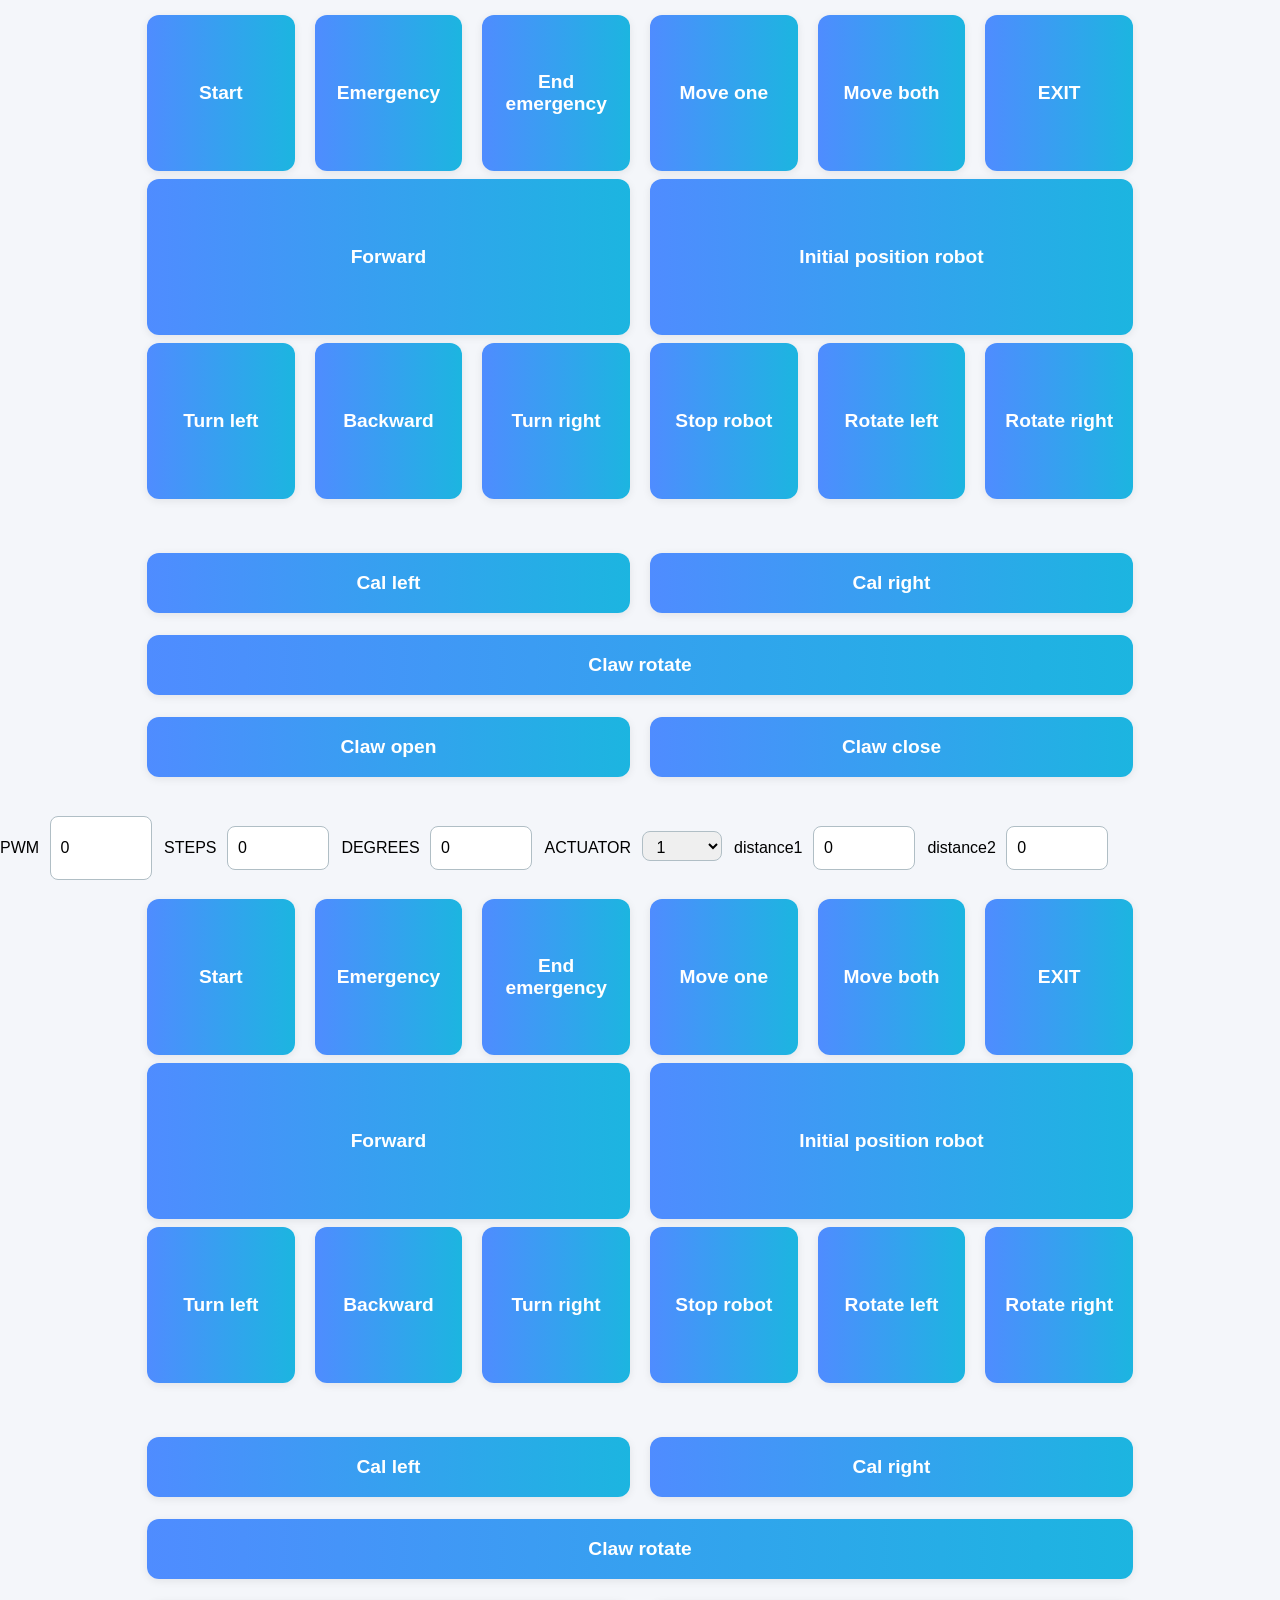
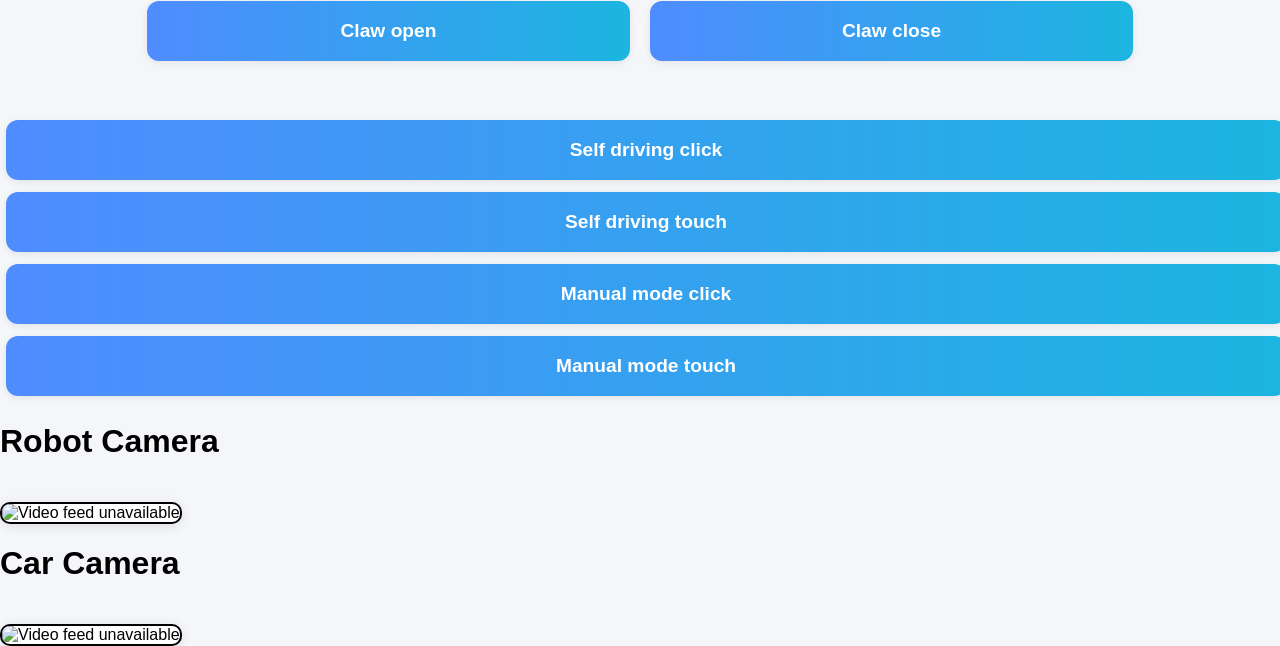
==== JetsonControl/server/index.html @ 1f9e0ff1 "init" ====
<!DOCTYPE html>
<html lang="en">
<head>
    <meta charset="UTF-8">
    <title>Car control</title>
    <link rel="stylesheet" href="style.css">
</head>
<body>
    <table width="1000px" height="500px">
        <tr style="height:33%;">
            <td style="display: flex;height:100%;">
                <button onclick="sendStart()" style="flex:1;" class="button">Start</button>
                <button onclick="sendEmergency()" style="flex:1;" class="button">Emergency</button>
                <button onclick="sendEndEmergency()" style="flex:1;" class="button">End emergency</button>

                <button onclick="moveOne()" style="flex:1;" class="button">Move one</button>
                <button onclick="moveBoth()" style="flex:1;" class="button">Move both</button>
                <button onclick="exit()" style="flex:1;" class="button">EXIT</button>
            </td>
        </tr>
        <tr style="height:33%;">
            <td style="display: flex;height:100%;">
                <button onmousedown="sendForward()" onmouseup="sendBreak()" style="flex:1;" class="button">Forward</button>
                
                <button onclick="initialPos()" style="flex:1;" class="button">Initial position robot</button>
            </td>
        </tr>
        <tr style="height:33%;">
            <td style="display: flex;height:100%;">
                <button onmousedown="sendTurnLeft()" onmouseup="sendBreak()" style="flex:1;" class="button">Turn left</button>
                <button onmousedown="sendBackward()" onmouseup="sendBreak()" style="flex:1;" class="button">Backward</button>
                <button onmousedown="sendTurnRight()" onmouseup="sendBreak()" style="flex:1;" class="button">Turn right</button>
                
                <button onclick="stopRobot()" style="flex:1;" class="button">Stop robot</button>
                <button onclick="rotateLeft()" style="flex:1;" class="button">Rotate left</button>
                <button onclick="rotateRight()" style="flex:1;" class="button">Rotate right</button>
            </td>
        </tr>
    </table>

    <br/>
    <table width="1000px" height="200px">
        <tr style="height:33%;">
            <td style="display: flex;height:100%;">
                <button onclick="calLeft()" style="flex:1;" class="button">Cal left</button>
                <button onclick="calRight()" style="flex:1;" class="button">Cal right</button>
            </td>
        </tr>
        <tr style="height:33%;">
            <td style="display: flex;height:100%;">
                <button onclick="clawRotate()" style="flex:1;" class="button">Claw rotate</button>
            </td>
        </tr>
        <tr style="height:33%;">
            <td style="display: flex;height:100%;">
                <button onclick="clawOpen()" style="flex:1;" class="button">Claw open</button>
                <button onclick="clawClose()" style="flex:1;" class="button">Claw close</button>
            </td>
        </tr>
    </table>

    <label for="pwmValue">PWM</label>
    <input type="number" id="pwm" name="pwm" min="0" max="255" value="0" style="height:50px;"> 

    <label for="stepsValue">STEPS</label>
    <input type="number" id="steps" name="steps" min="0" max="255" value="0" style="height:30px;"> 

    <label for="degrees">DEGREES</label>
    <input type="number" id="degrees" name="degrees" min="0" max="255" value="0" style="height:30px;"> 
    
    <label for="actuator">ACTUATOR</label>
    <select id="actuator" name="actuator" style="height:30px;">
        <option value="1">1</option>
        <option value="2">2</option>
    </select>
    
    <label for="distancevalue1">distance1</label>
    <input type="number" id="distance1" name="distance" min="0" max="255" value="0" style="height:30px;"> 

    <label for="distancevalue2">distance2</label>
    <input type="number" id="distance2" name="distance" min="0" max="255" value="0" style="height:30px;"> 

    <table width="1000px" height="500px">
        <tr style="height:33%;">
            <td style="display: flex;height:100%;">
                <button ontouchstart = "sendStart()" style="flex:1;" class="button">Start</button>
                <button ontouchstart = "sendEmergency()" style="flex:1;" class="button">Emergency</button>
                <button ontouchstart = "sendEndEmergency()" style="flex:1;" class="button">End emergency</button>

                <button ontouchstart = "moveOne()" style="flex:1;" class="button">Move one</button>
                <button ontouchstart = "moveBoth()" style="flex:1;" class="button">Move both</button>
                <button ontouchstart = "exit()" style="flex:1;" class="button">EXIT</button>
            </td>
        </tr>
        <tr style="height:33%;">
            <td style="display: flex;height:100%;">
                <button ontouchstart = "sendForward()" ontouchend ="sendBreak()" style="flex:1;" class="button">Forward</button>
                
                <button ontouchstart = "initialPos()" style="flex:1;" class="button">Initial position robot</button>
            </td>
        </tr>
        <tr style="height:33%;">
            <td style="display: flex;height:100%;">
                <button ontouchstart = "sendTurnLeft()" ontouchend ="sendBreak()" style="flex:1;" class="button">Turn left</button>
                <button ontouchstart = "sendBackward()" ontouchend ="sendBreak()" style="flex:1;" class="button">Backward</button>
                <button ontouchstart = "sendTurnRight()" ontouchend ="sendBreak()" style="flex:1;" class="button">Turn right</button>
                
                <button ontouchstart = "stopRobot()" style="flex:1;" class="button">Stop robot</button>
                <button ontouchstart = "rotateLeft()" style="flex:1;" class="button">Rotate left</button>
                <button ontouchstart = "rotateRight()" style="flex:1;" class="button">Rotate right</button>
            </td>
        </tr>
    </table>

    <br/>

    <table width="1000px" height="200px">
        <tr style="height:33%;">
            <td style="display: flex;height:100%;">
                <button ontouchstart = "calLeft()" style="flex:1;" class="button">Cal left</button>
                <button ontouchstart = "calRight()" style="flex:1;" class="button">Cal right</button>
            </td>
        </tr>
        <tr style="height:33%;">
            <td style="display: flex;height:100%;">
                <button ontouchstart = "clawRotate()" style="flex:1;" class="button">Claw rotate</button>
            </td>
        </tr>
        <tr style="height:33%;">
            <td style="display: flex;height:100%;">
                <button ontouchstart = "clawOpen()" style="flex:1;" class="button">Claw open</button>
                <button ontouchstart = "clawClose()" style="flex:1;" class="button">Claw close</button>
            </td>
        </tr>
    </table>

    <br/>


    <button onclick="selfDriving()" style="flex:1;" class="button">Self driving click</button> 
    <button ontouchstart ="selfDriving()" style="flex:1;" class="button">Self driving touch</button>
    <br/>
    <button onclick="manualMode()" style="flex:1;" class="button">Manual mode click</button> 
    <button ontouchstart ="manualMode()" style="flex:1;" class="button">Manual mode touch</button>

    <!-- <script type="text/javascript" src="https://www.gstatic.com/charts/loader.js"></script>  
    <script>
        google.charts.load('current', {'packages':['corechart']});
        google.charts.setOnLoadCallback(drawChart);

        var time = 0;
        var data = [['Time', 'TargetVelocity', 'Actual Velocity'],
            [0, 0, 0]];
        const MAX_DATA_POINTS = 50;
        const TIME_INTERVAL = 50;
        /*setInterval(async function(){
            time = time + TIME_INTERVAL;
            var host = window.location.host;
            response = await fetch("http://" + host + '/wheelSpeeds', {method: "POST"});
            print(JSON.parse(response.body));
            data.push([time/1000, Math.random() * 10, 10]);
            if(data.length > MAX_DATA_POINTS+1)
            {
                data.splice(1, 1);
            }
            drawChart();
        }, TIME_INTERVAL);*/

        function drawChart() {
            var table = google.visualization.arrayToDataTable(data);

            var options = {
                title: 'Company Performance',
                curveType: 'function',
                legend: { position: 'bottom' }
            };

            var chart = new google.visualization.LineChart(document.getElementById('chart_div'));

            chart.draw(table, options);
        }
    </script>
    <div id="chart_div"></div> -->

    <h1>Robot Camera</h1>
    <img id="videoStream1" alt="Video feed unavailable" style="width:50%; height:auto; border: 2px solid #000; margin-top: 20px;">
    <script type="text/javascript">
        var host = window.location.hostname;
        var videoStreamUrl = "http://" + host + ":8081/video_feed";
        document.getElementById("videoStream1").src = videoStreamUrl;
    </script>


    <h1>Car Camera</h1>
    <img id="videoStream2" alt="Video feed unavailable" style="width:50%; height:auto; border: 2px solid #000; margin-top: 20px;">
    <script type="text/javascript">
        var host = window.location.hostname;
        var videoStreamUrl = "http://" + host + ":8082/video_feed";
        document.getElementById("videoStream2").src = videoStreamUrl;
    </script>

</body>

<script src="commands.js"></script>
</html>
---- JetsonControl/server/style.css ----
body {
    font-family: 'Segoe UI', Arial, sans-serif;
    background: #f4f6fa;
    margin: 0;
    padding: 0;
}

.button {
    width: 100%;
    height: 100%;
    min-height: 60px;
    font-size: 1.2rem;
    font-weight: 600;
    border: none;
    border-radius: 12px;
    margin: 6px;
    background: linear-gradient(90deg, #4f8cff 0%, #1cb5e0 100%);
    color: #fff;
    box-shadow: 0 2px 8px rgba(0,0,0,0.08);
    transition: background 0.2s, transform 0.1s, box-shadow 0.2s;
    cursor: pointer;
}
.button:hover, .button:focus {
    background: linear-gradient(90deg, #1cb5e0 0%, #4f8cff 100%);
    transform: translateY(-2px) scale(1.03);
    box-shadow: 0 4px 16px rgba(0,0,0,0.12);
}
.button:active {
    background: #1976d2;
    transform: scale(0.98);
}

/* Responsive table layout */
table {
    width: 100%;
    max-width: 1000px;
    margin: 0 auto 20px auto;
    border-collapse: separate;
    border-spacing: 0 8px;
}
tr td {
    display: flex;
    gap: 8px;
}

@media (max-width: 700px) {
    .button {
        font-size: 1rem;
        min-height: 44px;
    }
    table {
        max-width: 98vw;
    }
}

input[type="number"], select {
    font-size: 1rem;
    padding: 6px 10px;
    border-radius: 8px;
    border: 1px solid #b0bec5;
    margin: 4px 8px 4px 0;
    width: 80px;
}
label {
    font-weight: 500;
    margin-right: 6px;
}

img {
    border-radius: 10px;
    box-shadow: 0 2px 12px rgba(0,0,0,0.10);
    background: #fff;
}
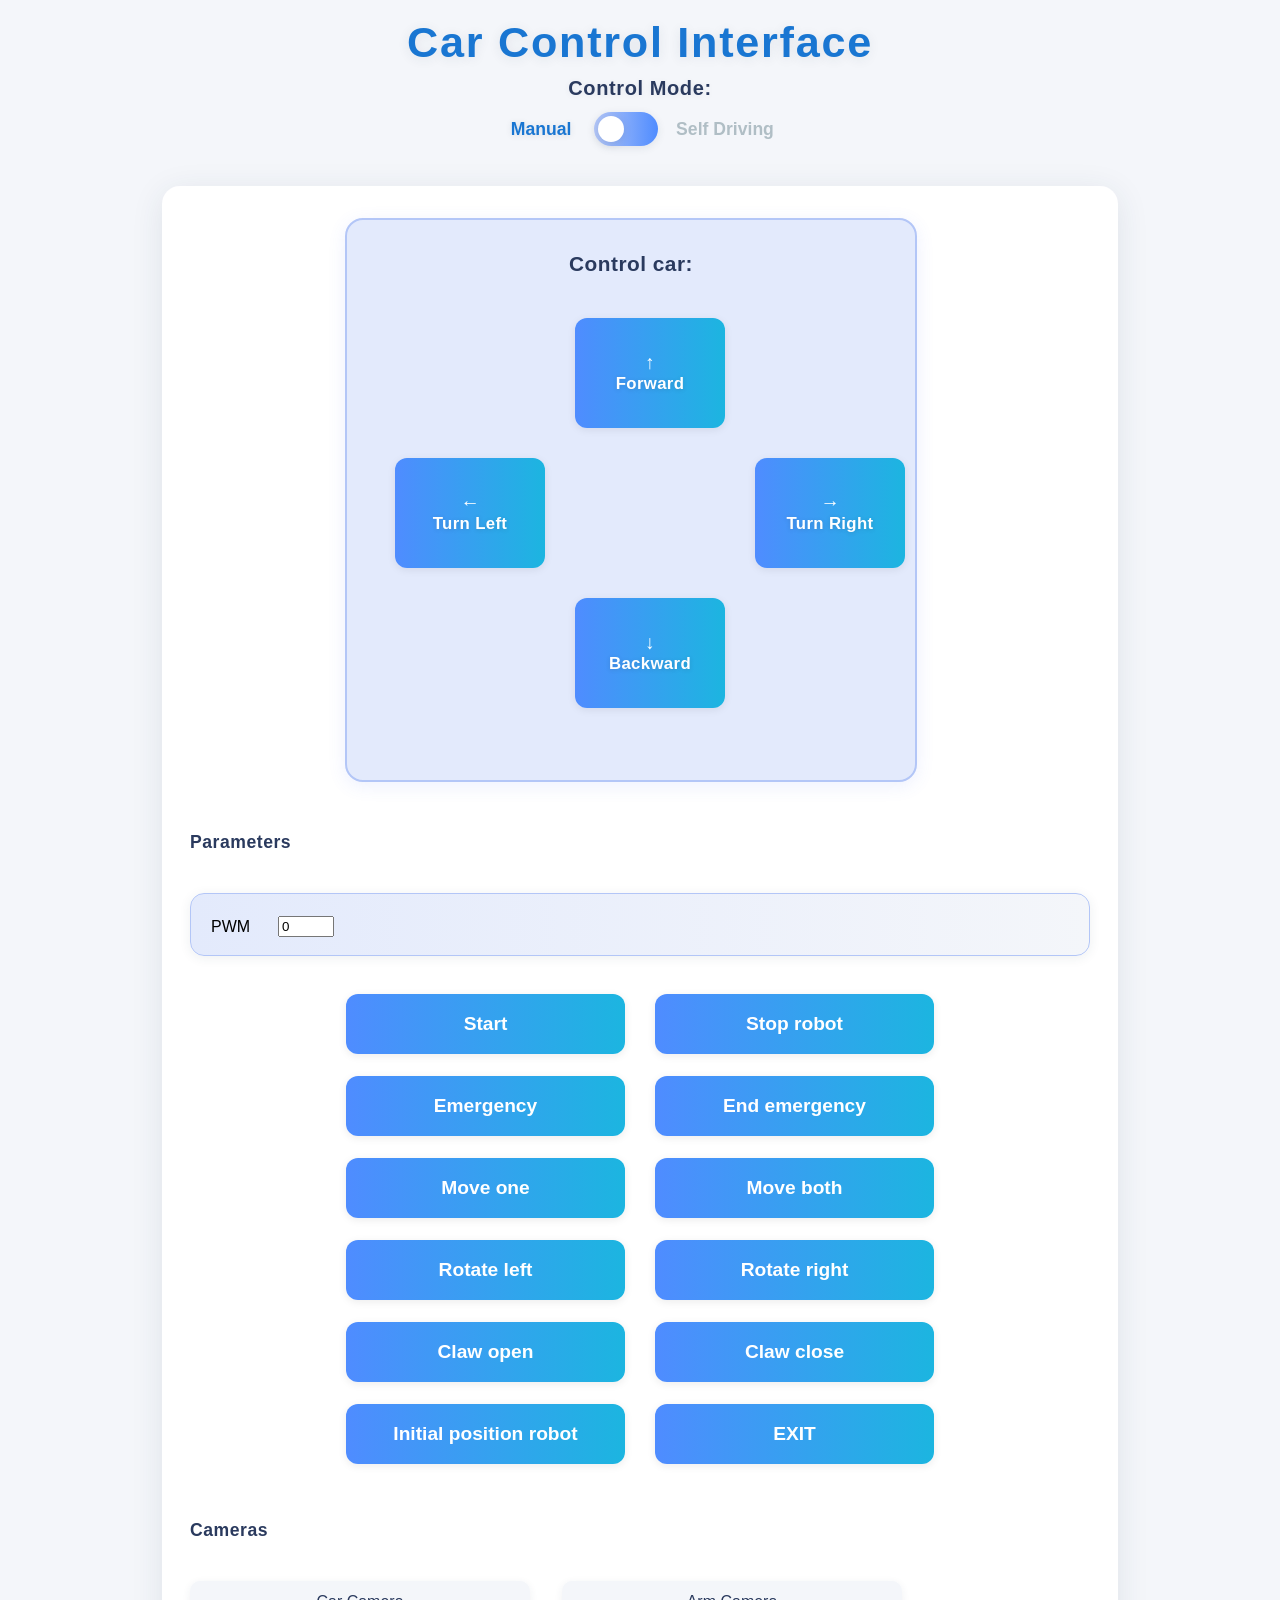
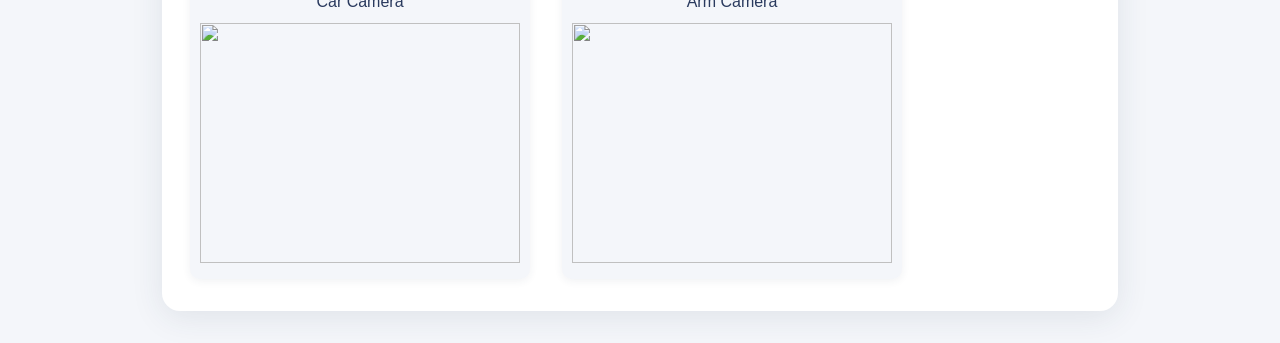
==== commit c020dacd: "upd" ====
--- a/JetsonControl/server/index.html
+++ b/JetsonControl/server/index.html
@@ -5,201 +5,140 @@
     <title>Car control</title>
     <link rel="stylesheet" href="style.css">
 </head>
+
 <body>
-    <table width="1000px" height="500px">
-        <tr style="height:33%;">
-            <td style="display: flex;height:100%;">
-                <button onclick="sendStart()" style="flex:1;" class="button">Start</button>
-                <button onclick="sendEmergency()" style="flex:1;" class="button">Emergency</button>
-                <button onclick="sendEndEmergency()" style="flex:1;" class="button">End emergency</button>
+    <div class="Title">
+        <h1>Car Control Interface</h1>
+    </div>
 
-                <button onclick="moveOne()" style="flex:1;" class="button">Move one</button>
-                <button onclick="moveBoth()" style="flex:1;" class="button">Move both</button>
-                <button onclick="exit()" style="flex:1;" class="button">EXIT</button>
-            </td>
-        </tr>
-        <tr style="height:33%;">
-            <td style="display: flex;height:100%;">
-                <button onmousedown="sendForward()" onmouseup="sendBreak()" style="flex:1;" class="button">Forward</button>
-                
-                <button onclick="initialPos()" style="flex:1;" class="button">Initial position robot</button>
-            </td>
-        </tr>
-        <tr style="height:33%;">
-            <td style="display: flex;height:100%;">
-                <button onmousedown="sendTurnLeft()" onmouseup="sendBreak()" style="flex:1;" class="button">Turn left</button>
-                <button onmousedown="sendBackward()" onmouseup="sendBreak()" style="flex:1;" class="button">Backward</button>
-                <button onmousedown="sendTurnRight()" onmouseup="sendBreak()" style="flex:1;" class="button">Turn right</button>
-                
-                <button onclick="stopRobot()" style="flex:1;" class="button">Stop robot</button>
-                <button onclick="rotateLeft()" style="flex:1;" class="button">Rotate left</button>
-                <button onclick="rotateRight()" style="flex:1;" class="button">Rotate right</button>
-            </td>
-        </tr>
-    </table>
-
-    <br/>
-    <table width="1000px" height="200px">
-        <tr style="height:33%;">
-            <td style="display: flex;height:100%;">
-                <button onclick="calLeft()" style="flex:1;" class="button">Cal left</button>
-                <button onclick="calRight()" style="flex:1;" class="button">Cal right</button>
-            </td>
-        </tr>
-        <tr style="height:33%;">
-            <td style="display: flex;height:100%;">
-                <button onclick="clawRotate()" style="flex:1;" class="button">Claw rotate</button>
-            </td>
-        </tr>
-        <tr style="height:33%;">
-            <td style="display: flex;height:100%;">
-                <button onclick="clawOpen()" style="flex:1;" class="button">Claw open</button>
-                <button onclick="clawClose()" style="flex:1;" class="button">Claw close</button>
-            </td>
-        </tr>
-    </table>
-
-    <label for="pwmValue">PWM</label>
-    <input type="number" id="pwm" name="pwm" min="0" max="255" value="0" style="height:50px;"> 
-
-    <label for="stepsValue">STEPS</label>
-    <input type="number" id="steps" name="steps" min="0" max="255" value="0" style="height:30px;"> 
-
-    <label for="degrees">DEGREES</label>
-    <input type="number" id="degrees" name="degrees" min="0" max="255" value="0" style="height:30px;"> 
-    
-    <label for="actuator">ACTUATOR</label>
-    <select id="actuator" name="actuator" style="height:30px;">
-        <option value="1">1</option>
-        <option value="2">2</option>
-    </select>
-    
-    <label for="distancevalue1">distance1</label>
-    <input type="number" id="distance1" name="distance" min="0" max="255" value="0" style="height:30px;"> 
-
-    <label for="distancevalue2">distance2</label>
-    <input type="number" id="distance2" name="distance" min="0" max="255" value="0" style="height:30px;"> 
-
-    <table width="1000px" height="500px">
-        <tr style="height:33%;">
-            <td style="display: flex;height:100%;">
-                <button ontouchstart = "sendStart()" style="flex:1;" class="button">Start</button>
-                <button ontouchstart = "sendEmergency()" style="flex:1;" class="button">Emergency</button>
-                <button ontouchstart = "sendEndEmergency()" style="flex:1;" class="button">End emergency</button>
-
-                <button ontouchstart = "moveOne()" style="flex:1;" class="button">Move one</button>
-                <button ontouchstart = "moveBoth()" style="flex:1;" class="button">Move both</button>
-                <button ontouchstart = "exit()" style="flex:1;" class="button">EXIT</button>
-            </td>
-        </tr>
-        <tr style="height:33%;">
-            <td style="display: flex;height:100%;">
-                <button ontouchstart = "sendForward()" ontouchend ="sendBreak()" style="flex:1;" class="button">Forward</button>
-                
-                <button ontouchstart = "initialPos()" style="flex:1;" class="button">Initial position robot</button>
-            </td>
-        </tr>
-        <tr style="height:33%;">
-            <td style="display: flex;height:100%;">
-                <button ontouchstart = "sendTurnLeft()" ontouchend ="sendBreak()" style="flex:1;" class="button">Turn left</button>
-                <button ontouchstart = "sendBackward()" ontouchend ="sendBreak()" style="flex:1;" class="button">Backward</button>
-                <button ontouchstart = "sendTurnRight()" ontouchend ="sendBreak()" style="flex:1;" class="button">Turn right</button>
-                
-                <button ontouchstart = "stopRobot()" style="flex:1;" class="button">Stop robot</button>
-                <button ontouchstart = "rotateLeft()" style="flex:1;" class="button">Rotate left</button>
-                <button ontouchstart = "rotateRight()" style="flex:1;" class="button">Rotate right</button>
-            </td>
-        </tr>
-    </table>
-
-    <br/>
-
-    <table width="1000px" height="200px">
-        <tr style="height:33%;">
-            <td style="display: flex;height:100%;">
-                <button ontouchstart = "calLeft()" style="flex:1;" class="button">Cal left</button>
-                <button ontouchstart = "calRight()" style="flex:1;" class="button">Cal right</button>
-            </td>
-        </tr>
-        <tr style="height:33%;">
-            <td style="display: flex;height:100%;">
-                <button ontouchstart = "clawRotate()" style="flex:1;" class="button">Claw rotate</button>
-            </td>
-        </tr>
-        <tr style="height:33%;">
-            <td style="display: flex;height:100%;">
-                <button ontouchstart = "clawOpen()" style="flex:1;" class="button">Claw open</button>
-                <button ontouchstart = "clawClose()" style="flex:1;" class="button">Claw close</button>
-            </td>
-        </tr>
-    </table>
-
-    <br/>
+    <div class="control-mode">
+        <div class="mode-title">Control Mode:</div>
+        <div class="slider-container">
+            <span id="manual-label" class="slider-label slider-label-active">Manual</span>
+            <label class="switch">
+                <input type="checkbox" id="modeSlider" onchange="toggleMode()">
+                <span class="slider round"></span>
+            </label>
+            <span id="self-label" class="slider-label">Self Driving</span>
+        </div>
+    </div>
 
 
-    <button onclick="selfDriving()" style="flex:1;" class="button">Self driving click</button> 
-    <button ontouchstart ="selfDriving()" style="flex:1;" class="button">Self driving touch</button>
-    <br/>
-    <button onclick="manualMode()" style="flex:1;" class="button">Manual mode click</button> 
-    <button ontouchstart ="manualMode()" style="flex:1;" class="button">Manual mode touch</button>
+    <div class="main-container">
+        <div class="dpad-fullwidth">
+            <div class="dpad-container dpad-center">
+                <div class="dpad-title">Control car:</div>
+                <table class="dpad-table">
+                    <tr>
+                        <td></td>
+                        <td style="text-align: center;">
+                            <button onmousedown="sendForward()" onmouseup="sendBreak()" class="button dpad-btn">&#8593;<div class="dpad-label">Forward</div></button>
+                        </td>
+                        <td></td>
+                    </tr>
+                    <tr>
+                        <td style="text-align: center;">
+                            <button onmousedown="sendTurnLeft()" onmouseup="sendBreak()" class="button dpad-btn">&#8592;<div class="dpad-label">Turn Left</div></button>
+                        </td>
+                        <td></td>
+                        <td style="text-align: center;">
+                            <button onmousedown="sendTurnRight()" onmouseup="sendBreak()" class="button dpad-btn">&#8594;<div class="dpad-label">Turn Right</div></button>
+                        </td>
+                    </tr>
+                    <tr>
+                        <td></td>
+                        <td style="text-align: center;">
+                            <button onmousedown="sendBackward()" onmouseup="sendBreak()" class="button dpad-btn">&#8595;<div class="dpad-label">Backward</div></button>
+                        </td>
+                        <td></td>
+                    </tr>
+                </table>
+            </div>
+        </div>
 
-    <!-- <script type="text/javascript" src="https://www.gstatic.com/charts/loader.js"></script>  
-    <script>
-        google.charts.load('current', {'packages':['corechart']});
-        google.charts.setOnLoadCallback(drawChart);
-
-        var time = 0;
-        var data = [['Time', 'TargetVelocity', 'Actual Velocity'],
-            [0, 0, 0]];
-        const MAX_DATA_POINTS = 50;
-        const TIME_INTERVAL = 50;
-        /*setInterval(async function(){
-            time = time + TIME_INTERVAL;
-            var host = window.location.host;
-            response = await fetch("http://" + host + '/wheelSpeeds', {method: "POST"});
-            print(JSON.parse(response.body));
-            data.push([time/1000, Math.random() * 10, 10]);
-            if(data.length > MAX_DATA_POINTS+1)
-            {
-                data.splice(1, 1);
-            }
-            drawChart();
-        }, TIME_INTERVAL);*/
-
-        function drawChart() {
-            var table = google.visualization.arrayToDataTable(data);
-
-            var options = {
-                title: 'Company Performance',
-                curveType: 'function',
-                legend: { position: 'bottom' }
-            };
-
-            var chart = new google.visualization.LineChart(document.getElementById('chart_div'));
-
-            chart.draw(table, options);
-        }
-    </script>
-    <div id="chart_div"></div> -->
-
-    <h1>Robot Camera</h1>
-    <img id="videoStream1" alt="Video feed unavailable" style="width:50%; height:auto; border: 2px solid #000; margin-top: 20px;">
-    <script type="text/javascript">
-        var host = window.location.hostname;
-        var videoStreamUrl = "http://" + host + ":8081/video_feed";
-        document.getElementById("videoStream1").src = videoStreamUrl;
-    </script>
-
-
-    <h1>Car Camera</h1>
-    <img id="videoStream2" alt="Video feed unavailable" style="width:50%; height:auto; border: 2px solid #000; margin-top: 20px;">
-    <script type="text/javascript">
-        var host = window.location.hostname;
-        var videoStreamUrl = "http://" + host + ":8082/video_feed";
-        document.getElementById("videoStream2").src = videoStreamUrl;
-    </script>
-
+        <div class="section-title">Parameters</div>
+        <div class="input-fields">
+            <label for="pwmValue">PWM</label>
+            <input type="number" id="pwm" name="pwm" min="0" max="255" value="0" class="input-pwm"> 
+            <!--<label for="stepsValue">STEPS</label>
+            <input type="number" id="steps" name="steps" min="0" max="255" value="0" class="input-steps"> 
+            <label for="degrees">DEGREES</label>
+            <input type="number" id="degrees" name="degrees" min="0" max="255" value="0" class="input-degrees"> 
+            <label for="actuator">ACTUATOR</label>
+            <select id="actuator" name="actuator" class="input-actuator">
+                <option value="1">1</option>
+                <option value="2">2</option>
+            </select>
+            <label for="distancevalue1">distance1</label>
+            <input type="number" id="distance1" name="distance" min="0" max="255" value="0" class="input-distance"> 
+            <label for="distancevalue2">distance2</label>
+            <input type="number" id="distance2" name="distance" min="0" max="255" value="0" class="input-distance"> -->
+        </div>
+        
+        <div class="main-controls-group">
+            <div class="main-controls-row">
+                <button onclick="sendStart()" class="button flex1">Start</button>
+                <button onclick="stopRobot()" class="button flex1">Stop robot</button>
+            </div>
+            <div class="main-controls-row">
+                <button onclick="sendEmergency()" class="button flex1">Emergency</button>
+                <button onclick="sendEndEmergency()" class="button flex1">End emergency</button>
+            </div>
+            <div class="main-controls-row">
+                <button onclick="moveOne()" class="button flex1">Move one</button>
+                <button onclick="moveBoth()" class="button flex1">Move both</button>
+            </div>
+            <div class="main-controls-row">
+                <button onclick="rotateLeft()" class="button flex1">Rotate left</button>
+                <button onclick="rotateRight()" class="button flex1">Rotate right</button>
+            </div>
+            <div class="main-controls-row">
+                <button onclick="clawOpen()" class="button flex1">Claw open</button>
+             <button onclick="clawClose()" class="button flex1">Claw close</button>
+            </div>
+            <div class="main-controls-row">
+                <button onclick="initialPos()" class="button flex1">Initial position robot</button>
+                <button onclick="exit()" class="button flex1">EXIT</button>
+            </div>
+        </div>
+        
+        <div class="section-title">Cameras</div>
+        <div class="camera-section">
+            <div class="camera-block">
+                <div class="camera-title">Car Camera</div>
+                <img src="/car_camera_feed" width="320" height="240">
+            </div>
+            <div class="camera-block">
+                <div class="camera-title">Arm Camera</div>
+                <img src="/arm_camera_feed" width="320" height="240">
+            </div>
+        </div>
+    </div>
 </body>
 
 <script src="commands.js"></script>
+<script>
+// Slider mode logic
+function toggleMode() {
+    const slider = document.getElementById('modeSlider');
+    const manualLabel = document.getElementById('manual-label');
+    const selfLabel = document.getElementById('self-label');
+    if (slider.checked) {
+        setMode('self_driving');
+        selfDriving();
+        manualLabel.classList.remove('slider-label-active');
+        selfLabel.classList.add('slider-label-active');
+    } else {
+        setMode('manual');
+        manualMode();
+        selfLabel.classList.remove('slider-label-active');
+        manualLabel.classList.add('slider-label-active');
+    }
+}
+window.onload = function() {
+    document.getElementById('modeSlider').checked = false;
+    document.getElementById('manual-label').classList.add('slider-label-active');
+    document.getElementById('self-label').classList.remove('slider-label-active');
+};
+</script>
 </html>
--- a/JetsonControl/server/style.css
+++ b/JetsonControl/server/style.css
@@ -1,3 +1,267 @@
+.Title h1 {
+    font-size: 2.7rem;
+    font-weight: 800;
+    color: #1976d2;
+    letter-spacing: 0.04em;
+    margin-bottom: 10px;
+    margin-top: 18px;
+    text-align: center;
+    text-shadow: 0 2px 12px rgba(44,62,80,0.10);
+}
+
+.mode-title {
+    font-size: 1.25rem;
+    font-weight: 700;
+    color: #2a3a5e;
+    letter-spacing: 0.03em;
+    margin-bottom: 4px;
+    text-align: center;
+    text-shadow: 0 1px 6px rgba(44,62,80,0.07);
+}
+
+.control-mode {
+    display: flex;
+    flex-direction: column;
+    align-items: center;
+    margin-bottom: 24px;
+}
+.slider-container {
+    display: flex;
+    align-items: center;
+    gap: 18px;
+    margin-top: 8px;
+    margin-bottom: 8px;
+}
+.slider-label {
+    font-size: 1.1rem;
+    font-weight: 600;
+    color: #b0bec5;
+    transition: color 0.2s;
+    min-width: 70px;
+    text-align: center;
+}
+.slider-label-active {
+    color: #1976d2;
+    text-shadow: 0 1px 6px rgba(44, 62, 80, 0.13);
+}
+.switch {
+    position: relative;
+    display: inline-block;
+    width: 64px;
+    height: 34px;
+}
+.switch input {
+    opacity: 0;
+    width: 0;
+    height: 0;
+}
+.slider {
+    position: absolute;
+    cursor: pointer;
+    top: 0;
+    left: 0;
+    right: 0;
+    bottom: 0;
+    background: linear-gradient(90deg, #b3c6f7 0%, #4f8cff 100%);
+    -webkit-transition: .4s;
+    transition: .4s;
+    border-radius: 34px;
+    box-shadow: 0 2px 8px rgba(44,62,80,0.10);
+}
+.slider:before {
+    position: absolute;
+    content: "";
+    height: 26px;
+    width: 26px;
+    left: 4px;
+    bottom: 4px;
+    background-color: #fff;
+    -webkit-transition: .4s;
+    transition: .4s;
+    border-radius: 50%;
+    box-shadow: 0 2px 8px rgba(44,62,80,0.13);
+}
+input:checked + .slider {
+    background: linear-gradient(90deg, #1cb5e0 0%, #4f8cff 100%);
+}
+input:checked + .slider:before {
+    -webkit-transform: translateX(30px);
+    -ms-transform: translateX(30px);
+    transform: translateX(30px);
+}
+
+.dpad-fullwidth {
+    width: 100%;
+    display: flex;
+    justify-content: center;
+    margin-bottom: 18px;
+}
+.dpad-center {
+    margin: 0 auto;
+}
+.main-controls-group {
+    width: 100%;
+    display: flex;
+    flex-direction: column;
+    gap: 10px;
+    align-items: center;
+    margin-bottom: 18px;
+}
+.main-controls-row {
+    display: flex;
+    flex-direction: row;
+    gap: 18px;
+    width: 100%;
+    max-width: 600px;
+    justify-content: center;
+}
+
+.main-container {
+    max-width: 900px;
+    margin: 32px auto 32px auto;
+    background: #fff;
+    border-radius: 18px;
+    box-shadow: 0 6px 32px rgba(44,62,80,0.10);
+    padding: 32px 28px 32px 28px;
+    display: flex;
+    flex-direction: column;
+    gap: 32px;
+}
+.top-section {
+    display: flex;
+    flex-direction: row;
+    gap: 32px;
+    align-items: flex-start;
+    justify-content: flex-start;
+}
+.main-controls {
+    display: flex;
+    flex-wrap: wrap;
+    gap: 12px;
+    align-items: flex-start;
+    justify-content: flex-start;
+    min-width: 0;
+    flex: 1;
+}
+.calib-claw-controls {
+    display: flex;
+    flex-wrap: wrap;
+    gap: 12px;
+    align-items: flex-start;
+    justify-content: flex-start;
+}
+.input-fields {
+    display: flex;
+    flex-wrap: wrap;
+    gap: 18px 28px;
+    align-items: center;
+    background: linear-gradient(90deg, #e3eafc 0%, #f4f6fa 100%);
+    border-radius: 14px;
+    padding: 22px 20px 18px 20px;
+    margin-bottom: 0;
+    box-shadow: 0 2px 12px rgba(44,62,80,0.08);
+    border: 1.5px solid #b3c6f7;
+    min-width: 260px;
+}
+.mode-controls {
+    display: flex;
+    flex-wrap: wrap;
+    gap: 12px;
+    align-items: flex-start;
+    justify-content: flex-start;
+}
+.section-title {
+    font-size: 1.1rem;
+    font-weight: 600;
+    color: #2a3a5e;
+    margin-bottom: 8px;
+    margin-top: 0;
+    letter-spacing: 0.03em;
+}
+.camera-section {
+    display: flex;
+    flex-direction: row;
+    gap: 32px;
+    justify-content: flex-start;
+    align-items: flex-start;
+}
+.camera-block {
+    display: flex;
+    flex-direction: column;
+    align-items: center;
+    gap: 8px;
+    background: #f4f6fa;
+    border-radius: 10px;
+    padding: 12px 10px 16px 10px;
+    box-shadow: 0 2px 8px rgba(44,62,80,0.07);
+}
+.camera-title {
+    font-size: 1rem;
+    font-weight: 500;
+    color: #2a3a5e;
+    margin-bottom: 4px;
+}
+
+.dpad-container {
+    width: 520px;
+    min-width: 400px;
+    max-width: 600px;
+    background: #e3eafc;
+    border-radius: 18px;
+    box-shadow: 0 4px 18px rgba(76, 110, 245, 0.10);
+    border: 2px solid #b3c6f7;
+    padding: 32px 24px 28px 24px;
+    margin: 0 18px 0 0;
+    display: flex;
+    flex-direction: column;
+    align-items: center;
+    justify-content: flex-start;
+}
+.dpad-title {
+    font-size: 1.3rem;
+    font-weight: 700;
+    color: #2a3a5e;
+    margin-bottom: 18px;
+    letter-spacing: 0.5px;
+    text-align: center;
+}
+.dpad-table {
+    border-collapse: separate;
+    border-spacing: 18px 18px;
+    margin-left: auto;
+    margin-right: auto;
+}
+
+.dpad-table td {
+    text-align: center !important;
+    vertical-align: middle;
+    padding: 0;
+}
+.dpad-btn {
+    width: 150px !important;
+    height: 110px !important;
+    min-width: 150px;
+    min-height: 110px;
+    max-width: 180px;
+    max-height: 130px;
+    font-size: 2.3rem;
+    display: flex;
+    flex-direction: column;
+    align-items: center;
+    justify-content: center;
+    padding: 0;
+    margin: 0 auto;
+    line-height: 1.1;
+    box-sizing: border-box;
+}
+.dpad-label {
+    font-size: 1.05rem;
+    font-weight: 600;
+    margin-top: 2px;
+    color: #fff;
+    text-shadow: 0 1px 4px rgba(44, 62, 80, 0.18);
+    letter-spacing: 0.02em;
+}
 body {
     font-family: 'Segoe UI', Arial, sans-serif;
     background: #f4f6fa;
@@ -30,7 +294,6 @@
     transform: scale(0.98);
 }
 
-/* Responsive table layout */
 table {
     width: 100%;
     max-width: 1000px;
@@ -38,10 +301,15 @@
     border-collapse: separate;
     border-spacing: 0 8px;
 }
+
+.flex1 {
 tr td {
     display: flex;
+
+.input-pwm {
     gap: 8px;
 }
+.input-steps, .input-degrees, .input-actuator, .input-distance {
 
 @media (max-width: 700px) {
     .button {
@@ -54,16 +322,28 @@
 }
 
 input[type="number"], select {
-    font-size: 1rem;
-    padding: 6px 10px;
-    border-radius: 8px;
-    border: 1px solid #b0bec5;
-    margin: 4px 8px 4px 0;
-    width: 80px;
+    font-size: 1.08rem;
+    padding: 8px 14px;
+    border-radius: 9px;
+    border: 1.5px solid #b0bec5;
+    margin: 4px 12px 4px 0;
+    width: 90px;
+    background: #fff;
+    box-shadow: 0 1px 4px rgba(44,62,80,0.07);
+    transition: border 0.2s, box-shadow 0.2s;
+}
+input[type="number"]:focus, select:focus {
+    border: 1.5px solid #1976d2;
+    outline: none;
+    box-shadow: 0 2px 8px rgba(25,118,210,0.10);
 }
 label {
-    font-weight: 500;
-    margin-right: 6px;
+    font-weight: 600;
+    margin-right: 8px;
+    color: #2a3a5e;
+    letter-spacing: 0.01em;
+    font-size: 1.08rem;
+    margin-bottom: 2px;
 }
 
 img {
